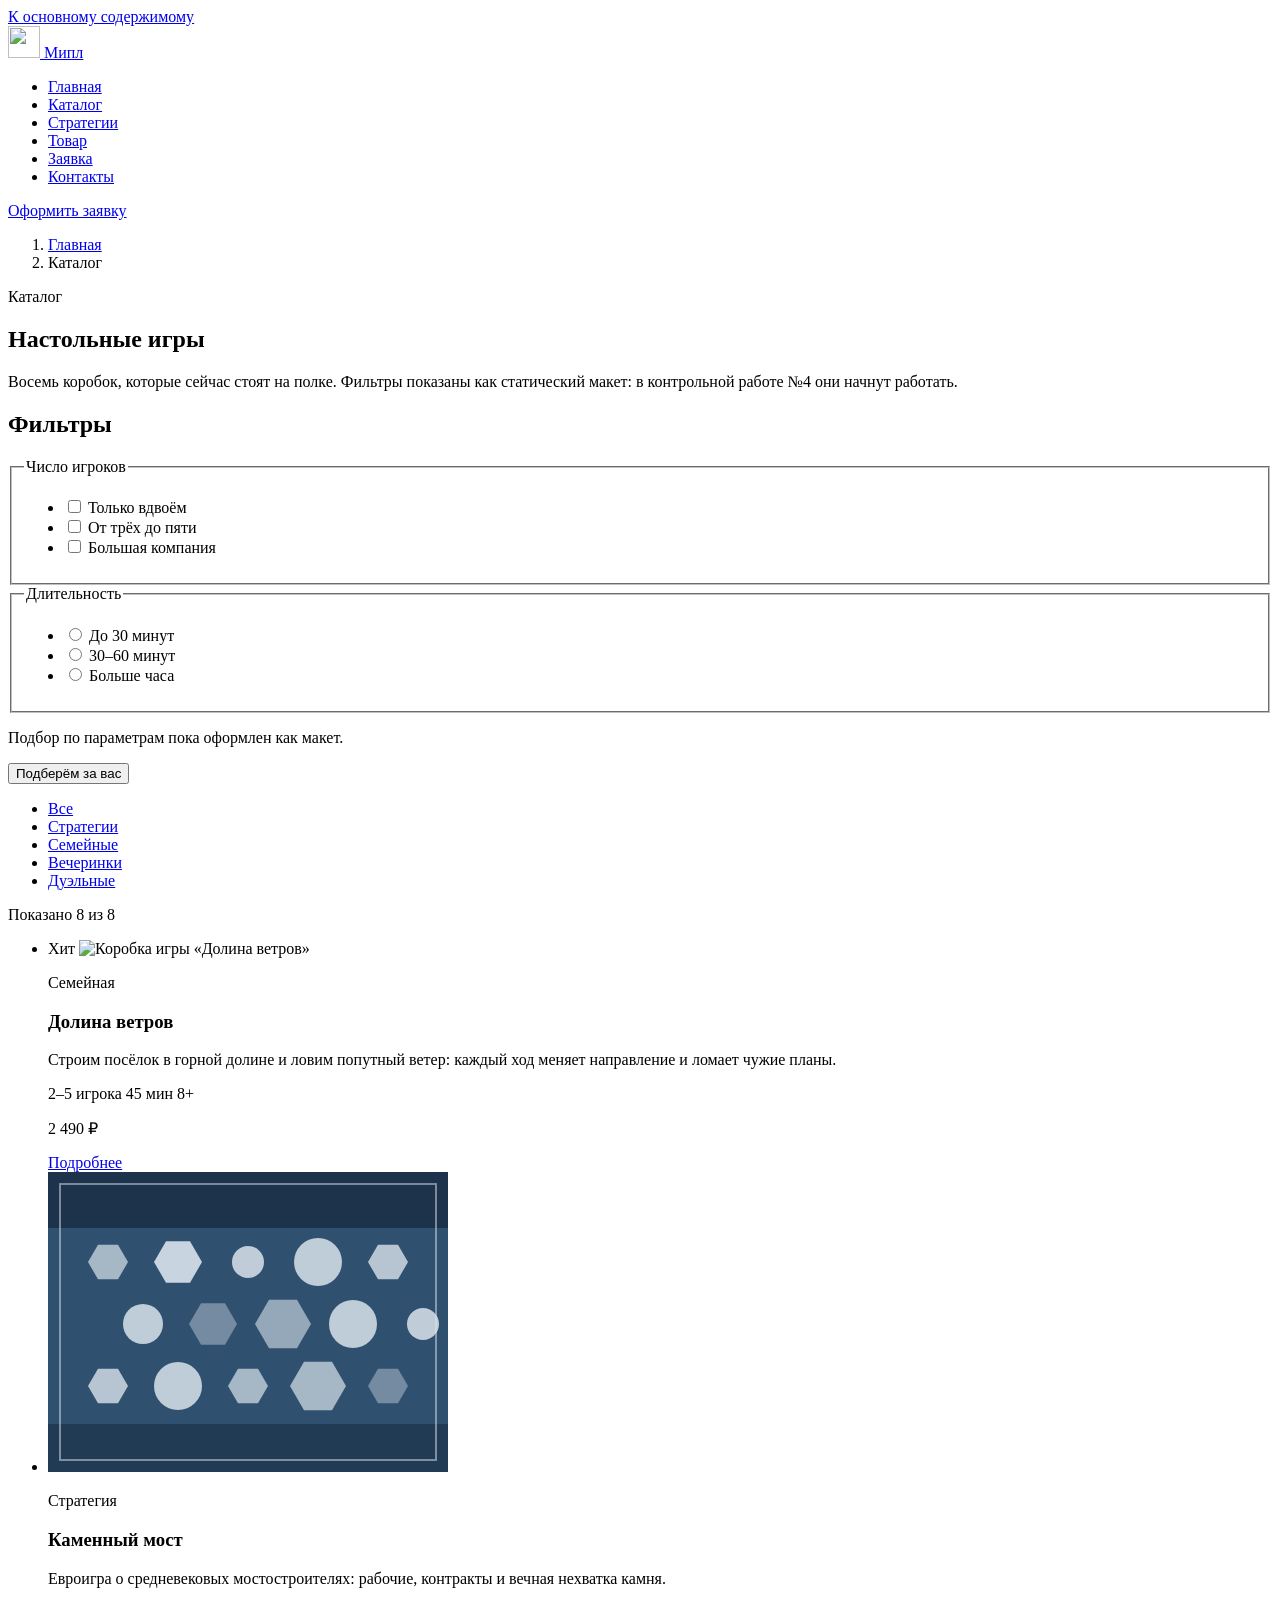
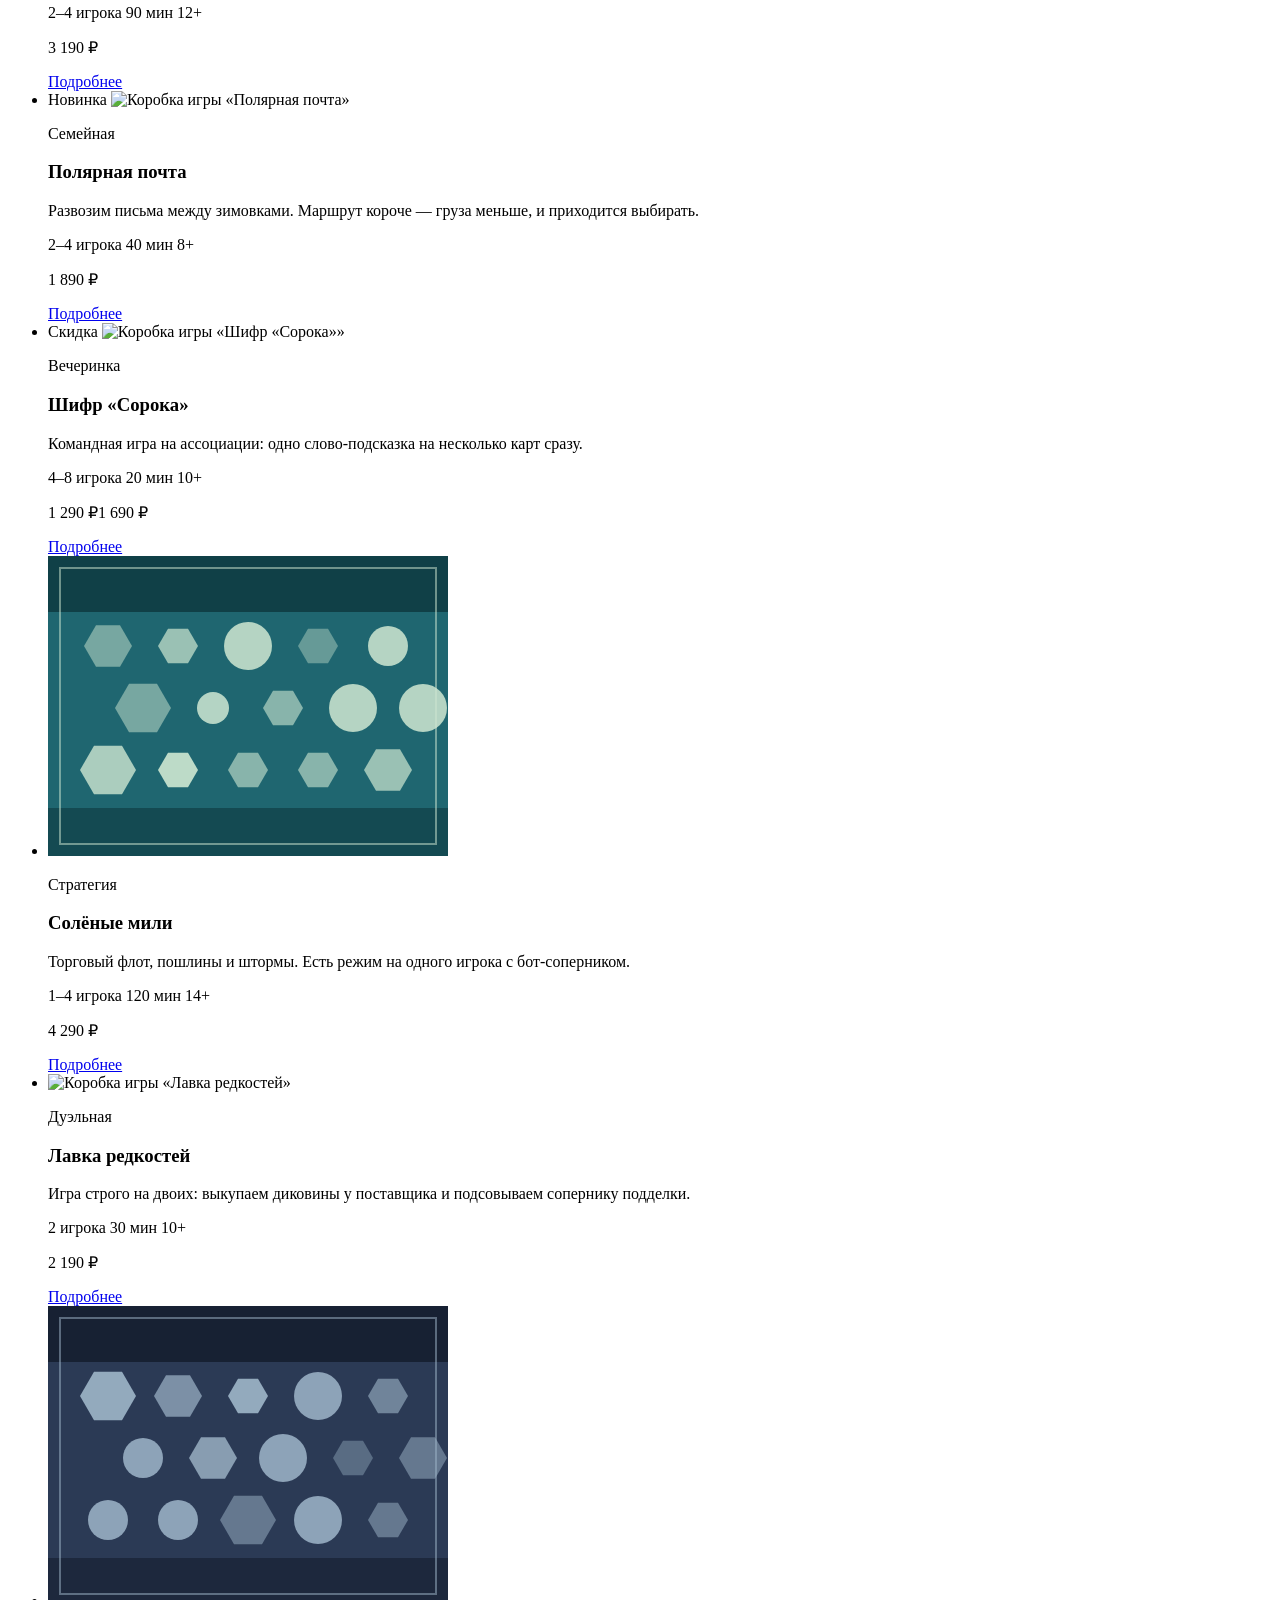
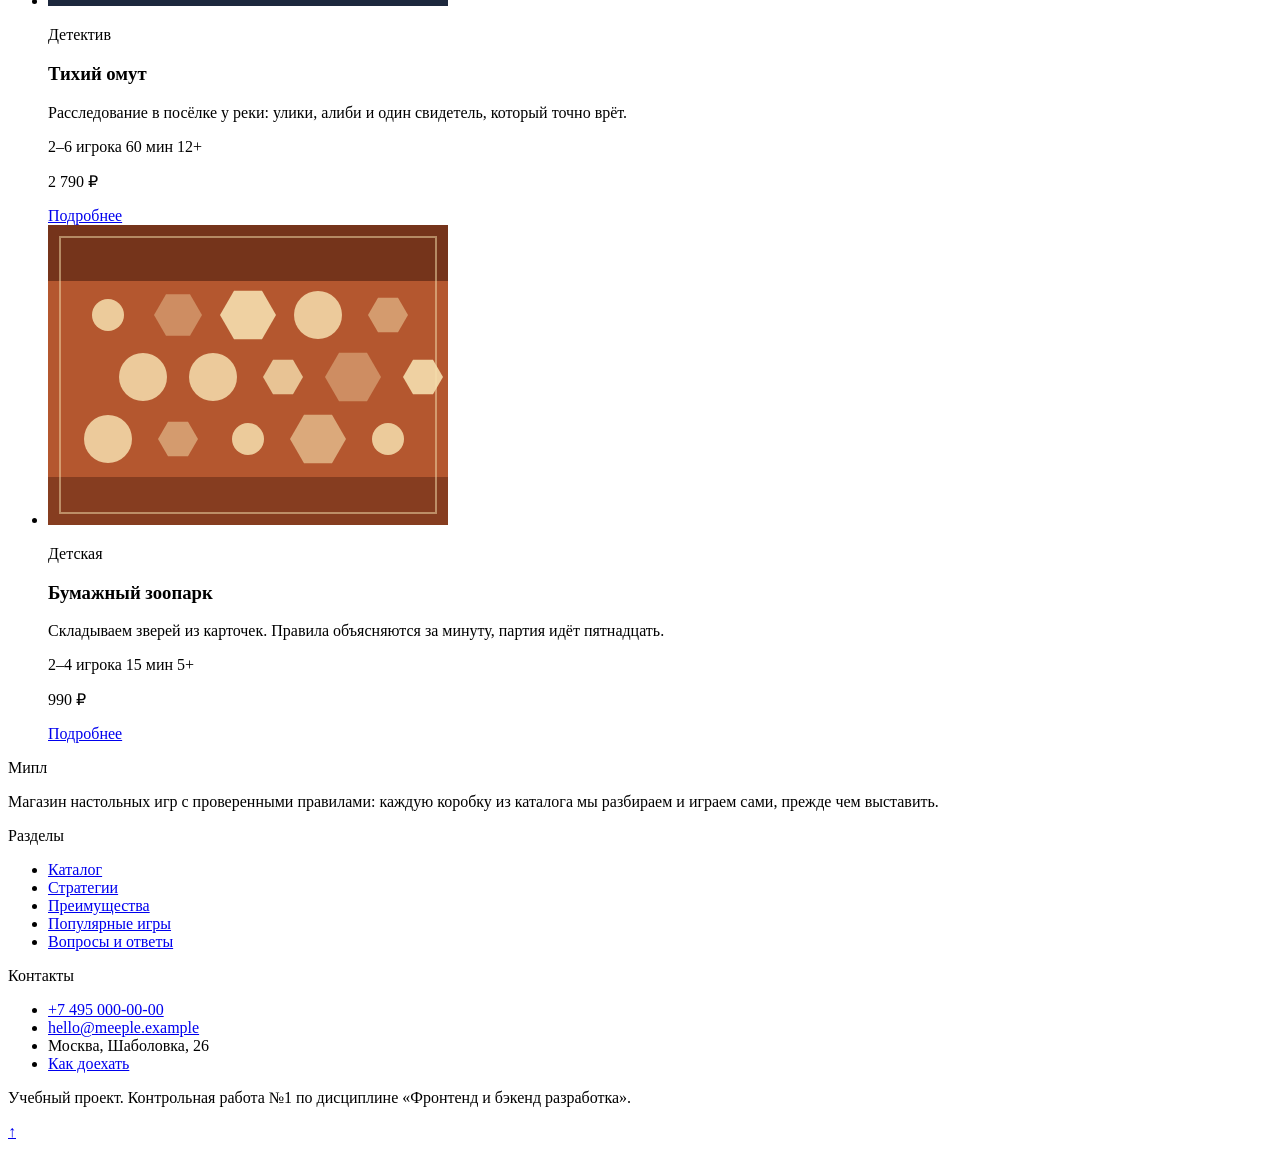
==== catalog.html @ 578fb922 "Каталог, фильтры и страница категории со сравнительной таблицей" ====
<!DOCTYPE html>
<html lang="ru">
<head>
  <meta charset="UTF-8">
  <meta name="viewport" content="width=device-width, initial-scale=1.0">
  <meta name="description" content="Каталог из восьми настольных игр: семейные, стратегии, вечеринки и дуэльные, с ценами и временем партии.">
  <title>Каталог настольных игр — Мипл</title>
  <link rel="icon" href="images/logo.svg" type="image/svg+xml">
  <link rel="preconnect" href="https://fonts.googleapis.com">
  <link rel="preconnect" href="https://fonts.gstatic.com" crossorigin>
  <link rel="stylesheet"
        href="https://fonts.googleapis.com/css2?family=Bitter:wght@500;600;700&family=Golos+Text:wght@400;500;600;700&display=swap">
  <link rel="stylesheet" href="css/style.css">
</head>
<body>
  <a class="skip-link" href="#main">К основному содержимому</a>

  <header class="site-header" id="top">
    <div class="site-header__inner container">
      <a class="logo site-header__logo" href="index.html">
        <img class="logo__mark" src="images/logo.svg" width="32" height="32" alt="">
        <span class="logo__text">Мипл</span>
      </a>

      <nav class="site-nav" aria-label="Основная навигация">
        <ul class="site-nav__list">
            <li class="site-nav__item"><a class="site-nav__link" href="index.html">Главная</a></li>
            <li class="site-nav__item"><a class="site-nav__link site-nav__link--active" href="catalog.html" aria-current="page">Каталог</a></li>
            <li class="site-nav__item"><a class="site-nav__link" href="category.html">Стратегии</a></li>
            <li class="site-nav__item"><a class="site-nav__link" href="product.html">Товар</a></li>
            <li class="site-nav__item"><a class="site-nav__link" href="order.html">Заявка</a></li>
            <li class="site-nav__item"><a class="site-nav__link" href="contacts.html">Контакты</a></li>
        </ul>
      </nav>

      <a class="button button--ghost site-header__action" href="order.html">Оформить заявку</a>
    </div>
  </header>

  <main class="page" id="main">
    <nav class="breadcrumbs container" aria-label="Хлебные крошки">
      <ol class="breadcrumbs__list">
        <li class="breadcrumbs__item"><a class="breadcrumbs__link" href="index.html">Главная</a></li>
        <li class="breadcrumbs__item"><span aria-current="page">Каталог</span></li>
      </ol>
    </nav>

    <section class="section section--tight">
      <div class="container">
        <p class="eyebrow">Каталог</p>
        <h1>Настольные игры</h1>
        <p class="section__lead">
          Восемь коробок, которые сейчас стоят на полке. Фильтры показаны
          как статический макет: в контрольной работе №4 они начнут работать.
        </p>
      </div>
    </section>

    <section class="section--tight">
      <div class="container catalog__layout">
        <aside class="filters" aria-label="Фильтры каталога">
          <h2 class="filters__title">Фильтры</h2>

          <fieldset class="filters__group">
            <legend class="filters__legend">Число игроков</legend>
            <ul class="filters__list">
              <li class="filters__item">
                <label class="filters__option">
                  <input type="checkbox" name="players" value="2"> Только вдвоём
                </label>
              </li>
              <li class="filters__item">
                <label class="filters__option">
                  <input type="checkbox" name="players" value="3-5"> От трёх до пяти
                </label>
              </li>
              <li class="filters__item">
                <label class="filters__option">
                  <input type="checkbox" name="players" value="6+"> Большая компания
                </label>
              </li>
            </ul>
          </fieldset>

          <fieldset class="filters__group">
            <legend class="filters__legend">Длительность</legend>
            <ul class="filters__list">
              <li class="filters__item">
                <label class="filters__option">
                  <input type="radio" name="time" value="short"> До 30 минут
                </label>
              </li>
              <li class="filters__item">
                <label class="filters__option">
                  <input type="radio" name="time" value="medium"> 30–60 минут
                </label>
              </li>
              <li class="filters__item">
                <label class="filters__option">
                  <input type="radio" name="time" value="long"> Больше часа
                </label>
              </li>
            </ul>
          </fieldset>

          <p class="filters__note">Подбор по параметрам пока оформлен как макет.</p>
          <button class="button button--wide" type="button" data-modal-open>Подберём за вас</button>
        </aside>

        <div class="catalog__content">
          <div class="catalog__toolbar">
            <ul class="chips">
              <li><a class="chip chip--active" href="catalog.html">Все</a></li>
              <li><a class="chip" href="category.html">Стратегии</a></li>
              <li><a class="chip" href="catalog.html#main">Семейные</a></li>
              <li><a class="chip" href="catalog.html#main">Вечеринки</a></li>
              <li><a class="chip" href="catalog.html#main">Дуэльные</a></li>
            </ul>
            <p class="filters__note">Показано 8 из 8</p>
          </div>

          <ul class="card-grid">
      <li class="card-grid__item">
      <article class="product-card">
        <span class="product-card__badge product-card__badge--hit">Хит</span>
        <img class="product-card__image" src="images/game-valley.svg"
             width="400" height="300" alt="Коробка игры «Долина ветров»">
        <div class="product-card__body">
          <p class="product-card__category">Семейная</p>
          <h3 class="product-card__title">Долина ветров</h3>
          <p class="product-card__description">Строим посёлок в горной долине и ловим попутный ветер: каждый ход меняет направление и ломает чужие планы.</p>
          <p class="product-card__meta">
            <span>2–5 игрока</span>
            <span>45 мин</span>
            <span>8+</span>
          </p>
          <div class="product-card__footer">
            <p class="product-card__price">2 490 &#8381;</p>
            <a class="button" href="product.html">Подробнее</a>
          </div>
        </div>
      </article>
    </li>
      <li class="card-grid__item">
      <article class="product-card">
        <img class="product-card__image" src="images/game-bridge.svg"
             width="400" height="300" alt="Коробка игры «Каменный мост»">
        <div class="product-card__body">
          <p class="product-card__category">Стратегия</p>
          <h3 class="product-card__title">Каменный мост</h3>
          <p class="product-card__description">Евроигра о средневековых мостостроителях: рабочие, контракты и вечная нехватка камня.</p>
          <p class="product-card__meta">
            <span>2–4 игрока</span>
            <span>90 мин</span>
            <span>12+</span>
          </p>
          <div class="product-card__footer">
            <p class="product-card__price">3 190 &#8381;</p>
            <a class="button" href="product.html">Подробнее</a>
          </div>
        </div>
      </article>
    </li>
      <li class="card-grid__item">
      <article class="product-card">
        <span class="product-card__badge product-card__badge--new">Новинка</span>
        <img class="product-card__image" src="images/game-post.svg"
             width="400" height="300" alt="Коробка игры «Полярная почта»">
        <div class="product-card__body">
          <p class="product-card__category">Семейная</p>
          <h3 class="product-card__title">Полярная почта</h3>
          <p class="product-card__description">Развозим письма между зимовками. Маршрут короче — груза меньше, и приходится выбирать.</p>
          <p class="product-card__meta">
            <span>2–4 игрока</span>
            <span>40 мин</span>
            <span>8+</span>
          </p>
          <div class="product-card__footer">
            <p class="product-card__price">1 890 &#8381;</p>
            <a class="button" href="product.html">Подробнее</a>
          </div>
        </div>
      </article>
    </li>
      <li class="card-grid__item">
      <article class="product-card product-card--discount">
        <span class="product-card__badge product-card__badge--sale">Скидка</span>
        <img class="product-card__image" src="images/game-magpie.svg"
             width="400" height="300" alt="Коробка игры «Шифр «Сорока»»">
        <div class="product-card__body">
          <p class="product-card__category">Вечеринка</p>
          <h3 class="product-card__title">Шифр «Сорока»</h3>
          <p class="product-card__description">Командная игра на ассоциации: одно слово-подсказка на несколько карт сразу.</p>
          <p class="product-card__meta">
            <span>4–8 игрока</span>
            <span>20 мин</span>
            <span>10+</span>
          </p>
          <div class="product-card__footer">
            <p class="product-card__price">1 290 &#8381;<span class="product-card__price-old">1 690 &#8381;</span></p>
            <a class="button" href="product.html">Подробнее</a>
          </div>
        </div>
      </article>
    </li>
      <li class="card-grid__item">
      <article class="product-card">
        <img class="product-card__image" src="images/game-miles.svg"
             width="400" height="300" alt="Коробка игры «Солёные мили»">
        <div class="product-card__body">
          <p class="product-card__category">Стратегия</p>
          <h3 class="product-card__title">Солёные мили</h3>
          <p class="product-card__description">Торговый флот, пошлины и штормы. Есть режим на одного игрока с бот-соперником.</p>
          <p class="product-card__meta">
            <span>1–4 игрока</span>
            <span>120 мин</span>
            <span>14+</span>
          </p>
          <div class="product-card__footer">
            <p class="product-card__price">4 290 &#8381;</p>
            <a class="button" href="product.html">Подробнее</a>
          </div>
        </div>
      </article>
    </li>
      <li class="card-grid__item">
      <article class="product-card">
        <img class="product-card__image" src="images/game-curio.svg"
             width="400" height="300" alt="Коробка игры «Лавка редкостей»">
        <div class="product-card__body">
          <p class="product-card__category">Дуэльная</p>
          <h3 class="product-card__title">Лавка редкостей</h3>
          <p class="product-card__description">Игра строго на двоих: выкупаем диковины у поставщика и подсовываем сопернику подделки.</p>
          <p class="product-card__meta">
            <span>2 игрока</span>
            <span>30 мин</span>
            <span>10+</span>
          </p>
          <div class="product-card__footer">
            <p class="product-card__price">2 190 &#8381;</p>
            <a class="button" href="product.html">Подробнее</a>
          </div>
        </div>
      </article>
    </li>
      <li class="card-grid__item">
      <article class="product-card">
        <img class="product-card__image" src="images/game-pond.svg"
             width="400" height="300" alt="Коробка игры «Тихий омут»">
        <div class="product-card__body">
          <p class="product-card__category">Детектив</p>
          <h3 class="product-card__title">Тихий омут</h3>
          <p class="product-card__description">Расследование в посёлке у реки: улики, алиби и один свидетель, который точно врёт.</p>
          <p class="product-card__meta">
            <span>2–6 игрока</span>
            <span>60 мин</span>
            <span>12+</span>
          </p>
          <div class="product-card__footer">
            <p class="product-card__price">2 790 &#8381;</p>
            <a class="button" href="product.html">Подробнее</a>
          </div>
        </div>
      </article>
    </li>
      <li class="card-grid__item">
      <article class="product-card">
        <img class="product-card__image" src="images/game-zoo.svg"
             width="400" height="300" alt="Коробка игры «Бумажный зоопарк»">
        <div class="product-card__body">
          <p class="product-card__category">Детская</p>
          <h3 class="product-card__title">Бумажный зоопарк</h3>
          <p class="product-card__description">Складываем зверей из карточек. Правила объясняются за минуту, партия идёт пятнадцать.</p>
          <p class="product-card__meta">
            <span>2–4 игрока</span>
            <span>15 мин</span>
            <span>5+</span>
          </p>
          <div class="product-card__footer">
            <p class="product-card__price">990 &#8381;</p>
            <a class="button" href="product.html">Подробнее</a>
          </div>
        </div>
      </article>
    </li>
          </ul>
        </div>
      </div>
    </section>
  </main>

  <footer class="site-footer">
    <div class="site-footer__inner container">
      <div class="site-footer__col">
        <p class="site-footer__title">Мипл</p>
        <p class="site-footer__text">
          Магазин настольных игр с проверенными правилами: каждую коробку
          из каталога мы разбираем и играем сами, прежде чем выставить.
        </p>
      </div>

      <div class="site-footer__col">
        <p class="site-footer__title">Разделы</p>
        <ul class="site-footer__list">
          <li class="site-footer__item"><a class="site-footer__link" href="catalog.html">Каталог</a></li>
          <li class="site-footer__item"><a class="site-footer__link" href="category.html">Стратегии</a></li>
          <li class="site-footer__item"><a class="site-footer__link" href="index.html#advantages">Преимущества</a></li>
          <li class="site-footer__item"><a class="site-footer__link" href="index.html#popular">Популярные игры</a></li>
          <li class="site-footer__item"><a class="site-footer__link" href="faq.html">Вопросы и ответы</a></li>
        </ul>
      </div>

      <div class="site-footer__col" id="contacts">
        <p class="site-footer__title">Контакты</p>
        <ul class="site-footer__list">
          <li class="site-footer__item"><a class="site-footer__link" href="tel:+74950000000">+7 495 000-00-00</a></li>
          <li class="site-footer__item"><a class="site-footer__link" href="mailto:hello@meeple.example">hello@meeple.example</a></li>
          <li class="site-footer__item">Москва, Шаболовка, 26</li>
          <li class="site-footer__item"><a class="site-footer__link" href="contacts.html">Как доехать</a></li>
        </ul>
      </div>
    </div>

    <div class="site-footer__bottom container">
      <p>Учебный проект. Контрольная работа №1 по дисциплине «Фронтенд и бэкенд разработка».</p>
    </div>
  </footer>

  <a class="to-top" href="#top" aria-label="Наверх">&#8593;</a>

  <dialog class="modal" id="quick-order" aria-labelledby="quick-order-title">
    <button class="modal__close" type="button" data-modal-close aria-label="Закрыть окно">&#215;</button>
    <div class="modal__inner">
      <h2 class="modal__title" id="quick-order-title">Быстрая заявка</h2>
      <p class="modal__text">
        Оставьте телефон — перезвоним в течение рабочего дня и подберём игру
        под вашу компанию.
      </p>

      <form class="modal__form" action="order.html" method="get">
        <div class="order-form__field">
          <label class="order-form__label" for="modal-name">
            Имя <span class="order-form__required" aria-hidden="true">*</span>
          </label>
          <input class="order-form__input" type="text" id="modal-name" name="name"
                 autocomplete="name" required>
        </div>

        <div class="order-form__field">
          <label class="order-form__label" for="modal-phone">
            Телефон <span class="order-form__required" aria-hidden="true">*</span>
          </label>
          <input class="order-form__input" type="tel" id="modal-phone" name="phone"
                 autocomplete="tel" placeholder="+7 900 000-00-00" required>
        </div>

        <p class="order-form__consent">
          <input class="order-form__checkbox" type="checkbox" id="modal-consent"
                 name="consent" required>
          <label for="modal-consent">Согласен на обработку персональных данных</label>
        </p>

        <div class="button-group">
          <button class="button" type="submit">Отправить</button>
          <button class="button button--ghost" type="button" data-modal-close>Отмена</button>
        </div>
      </form>
    </div>
  </dialog>
  <script src="js/main.js"></script>
</body>
</html>
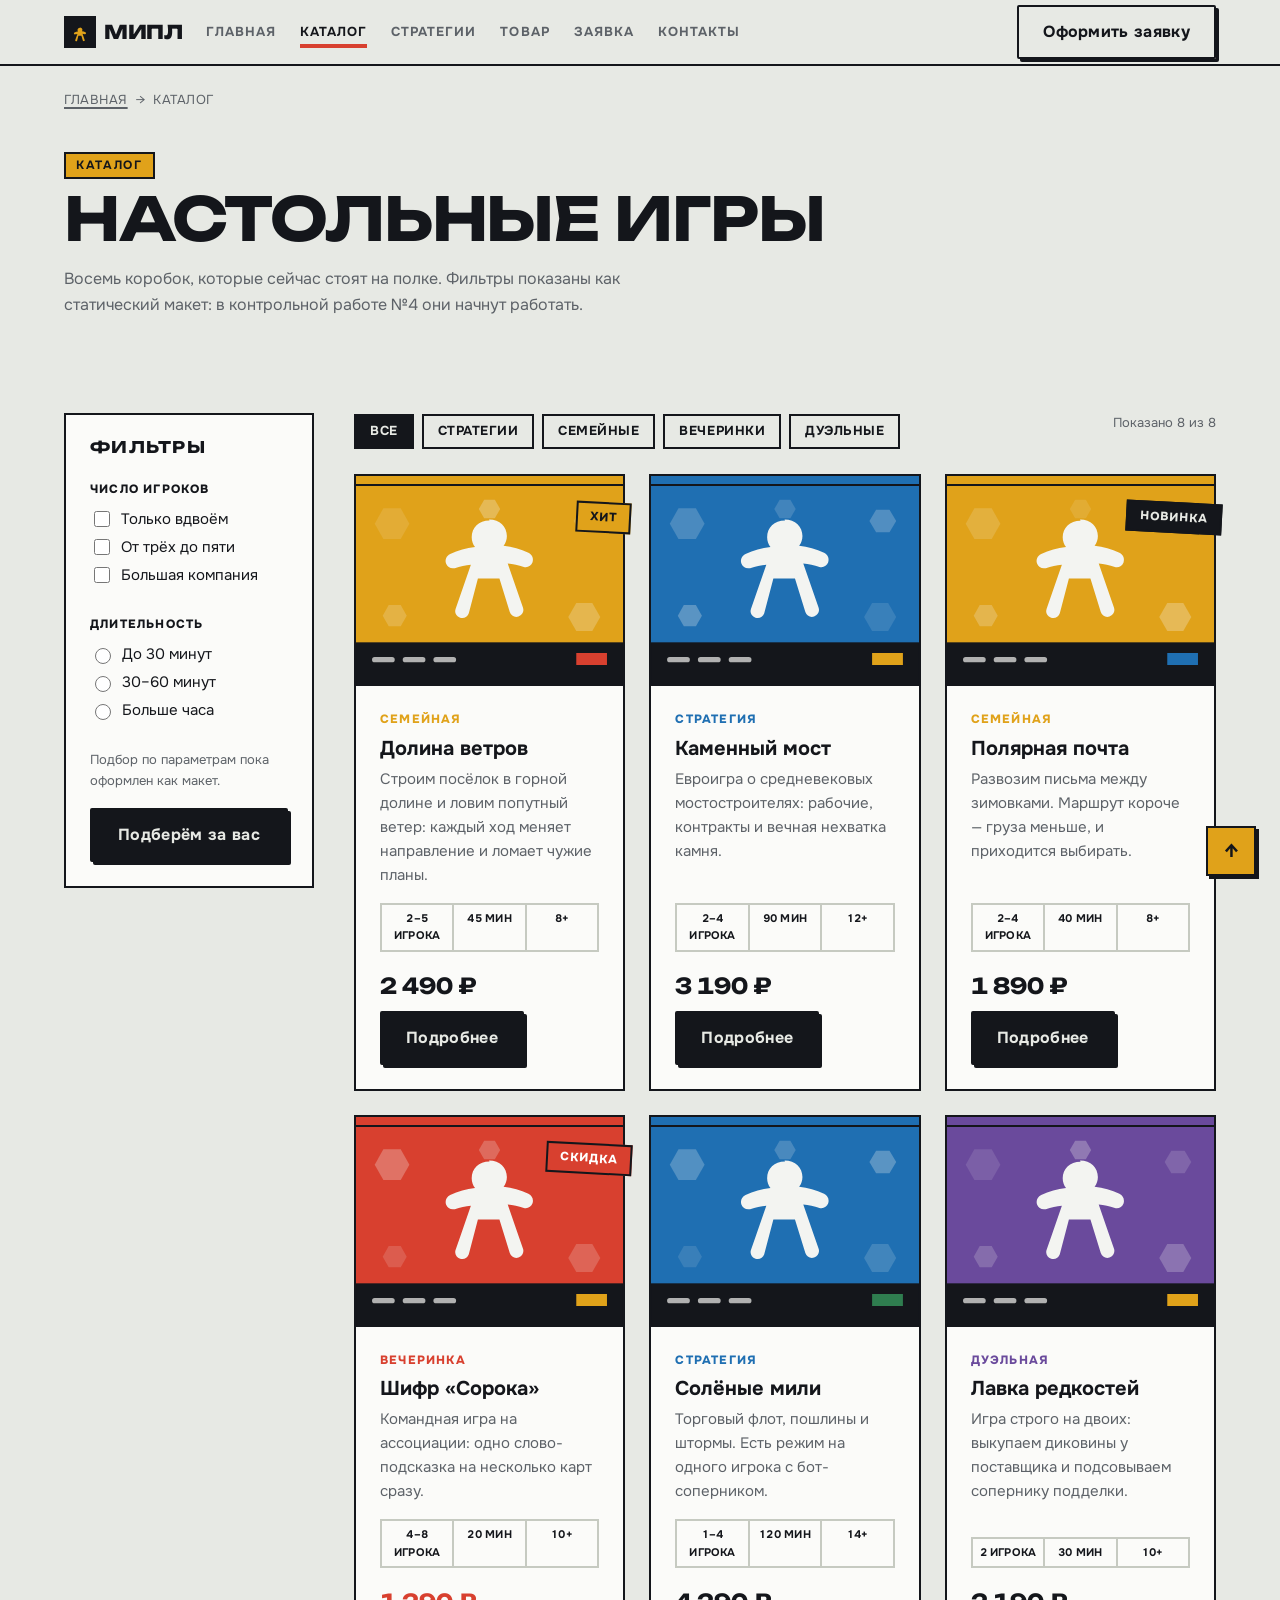
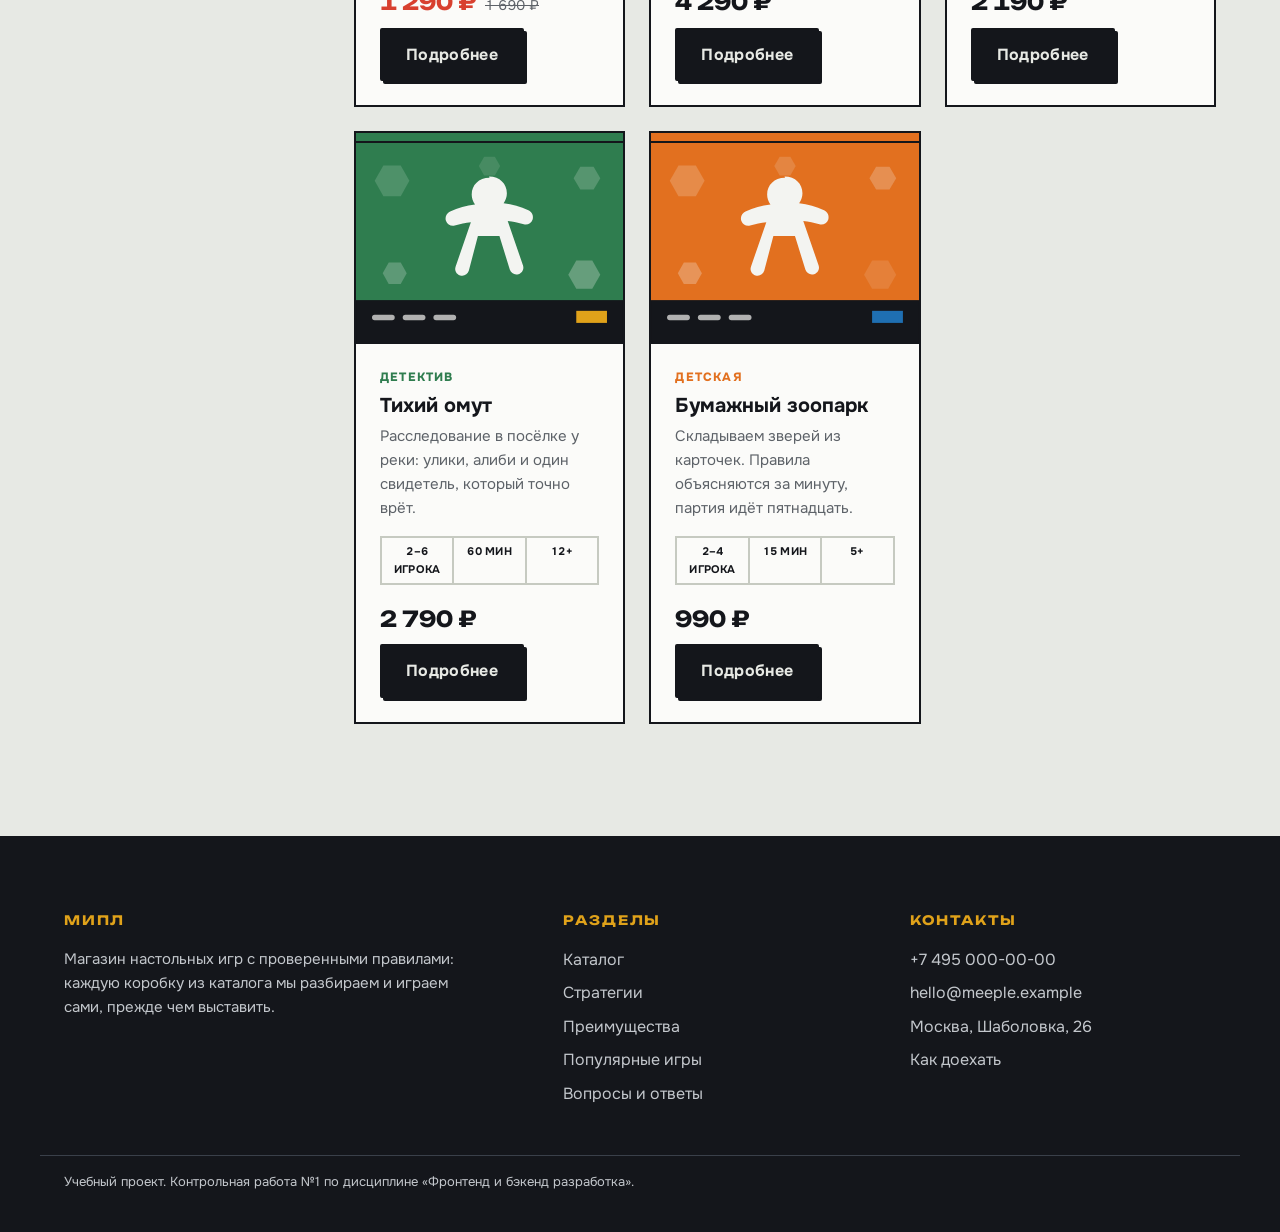
==== commit c44b8dda: "Переработка оформления: концепция коробки и цвета фишек игроков" ====
--- a/catalog.html
+++ b/catalog.html
@@ -9,7 +9,7 @@
   <link rel="preconnect" href="https://fonts.googleapis.com">
   <link rel="preconnect" href="https://fonts.gstatic.com" crossorigin>
   <link rel="stylesheet"
-        href="https://fonts.googleapis.com/css2?family=Bitter:wght@500;600;700&family=Golos+Text:wght@400;500;600;700&display=swap">
+        href="https://fonts.googleapis.com/css2?family=Unbounded:wght@700;800&family=Onest:wght@400;600;700;800&display=swap">
   <link rel="stylesheet" href="css/style.css">
 </head>
 <body>
@@ -121,7 +121,7 @@
 
           <ul class="card-grid">
       <li class="card-grid__item">
-      <article class="product-card">
+      <article class="product-card product-card--family">
         <span class="product-card__badge product-card__badge--hit">Хит</span>
         <img class="product-card__image" src="images/game-valley.svg"
              width="400" height="300" alt="Коробка игры «Долина ветров»">
@@ -142,7 +142,7 @@
       </article>
     </li>
       <li class="card-grid__item">
-      <article class="product-card">
+      <article class="product-card product-card--strategy">
         <img class="product-card__image" src="images/game-bridge.svg"
              width="400" height="300" alt="Коробка игры «Каменный мост»">
         <div class="product-card__body">
@@ -162,7 +162,7 @@
       </article>
     </li>
       <li class="card-grid__item">
-      <article class="product-card">
+      <article class="product-card product-card--family">
         <span class="product-card__badge product-card__badge--new">Новинка</span>
         <img class="product-card__image" src="images/game-post.svg"
              width="400" height="300" alt="Коробка игры «Полярная почта»">
@@ -183,7 +183,7 @@
       </article>
     </li>
       <li class="card-grid__item">
-      <article class="product-card product-card--discount">
+      <article class="product-card product-card--party product-card--discount">
         <span class="product-card__badge product-card__badge--sale">Скидка</span>
         <img class="product-card__image" src="images/game-magpie.svg"
              width="400" height="300" alt="Коробка игры «Шифр «Сорока»»">
@@ -204,7 +204,7 @@
       </article>
     </li>
       <li class="card-grid__item">
-      <article class="product-card">
+      <article class="product-card product-card--strategy">
         <img class="product-card__image" src="images/game-miles.svg"
              width="400" height="300" alt="Коробка игры «Солёные мили»">
         <div class="product-card__body">
@@ -224,7 +224,7 @@
       </article>
     </li>
       <li class="card-grid__item">
-      <article class="product-card">
+      <article class="product-card product-card--duel">
         <img class="product-card__image" src="images/game-curio.svg"
              width="400" height="300" alt="Коробка игры «Лавка редкостей»">
         <div class="product-card__body">
@@ -244,7 +244,7 @@
       </article>
     </li>
       <li class="card-grid__item">
-      <article class="product-card">
+      <article class="product-card product-card--detective">
         <img class="product-card__image" src="images/game-pond.svg"
              width="400" height="300" alt="Коробка игры «Тихий омут»">
         <div class="product-card__body">
@@ -264,7 +264,7 @@
       </article>
     </li>
       <li class="card-grid__item">
-      <article class="product-card">
+      <article class="product-card product-card--kids">
         <img class="product-card__image" src="images/game-zoo.svg"
              width="400" height="300" alt="Коробка игры «Бумажный зоопарк»">
         <div class="product-card__body">
--- a/css/style.css
+++ b/css/style.css
@@ -0,0 +1,1494 @@
+/* ============================================================
+   «Мипл» — магазин настольных игр
+   Контрольная работа №1. HTML и CSS
+   Мухамбетов Алим, ЭФБО-13-25
+
+   Оформление построено на двух вещах из самой предметной области:
+   крышка коробки (плотная плашка цвета, жёсткая рамка, никаких
+   размытых теней) и цвета фишек игроков — красный, синий, жёлтый,
+   зелёный, фиолетовый, оранжевый. Цвет фишки закреплён за категорией
+   игры и используется как признак, а не как украшение.
+   ============================================================ */
+
+/* ---------- 1. Переменные ---------- */
+
+:root {
+  /* Основа */
+  --color-bg: #e7e9e4;
+  --color-surface: #fbfbf9;
+  --color-surface-alt: #dfe2db;
+  --color-ink: #14161b;
+  --color-text: #14161b;
+  --color-muted: #5d6268;
+  --color-border: #14161b;
+  --color-line: #c6cac1;
+
+  /* Тёмная панель (первый экран, подвал) остаётся тёмной в обеих темах */
+  --color-panel: #14161b;
+  --color-on-panel: #f3f4f1;
+  --color-on-panel-muted: #c3c7cc;
+  --color-panel-line: #3a404a;
+
+  /* Цвета фишек игроков — они же цвета категорий */
+  --color-red: #d8402f;
+  --color-blue: #1f6fb2;
+  --color-yellow: #e0a21a;
+  --color-green: #2f7d4f;
+  --color-purple: #6a4a9c;
+  --color-orange: #e2701f;
+
+  /* Служебные роли */
+  --color-primary: #14161b;
+  --color-primary-dark: #d8402f;
+  --color-accent: #e0a21a;
+  --color-danger: #a8231b;
+  --color-success: #2f7d4f;
+
+  /* Цвет текущего блока: карточки, чипса, строки. Перебивается модификатором. */
+  --card-color: var(--color-ink);
+
+  /* Отступы */
+  --space-xs: 4px;
+  --space-sm: 8px;
+  --space-md: 16px;
+  --space-lg: 24px;
+  --space-xl: 40px;
+  --space-2xl: 72px;
+
+  /* Жёсткая тень без размытия — так лежит картонная коробка на столе */
+  --lift: 5px 5px 0 var(--color-ink);
+  --lift-sm: 3px 3px 0 var(--color-ink);
+  --border-width: 2px;
+  --radius-sm: 2px;
+
+  /* Типографика */
+  --font-display: "Unbounded", "Arial Black", Impact, sans-serif;
+  --font-body: "Onest", "Segoe UI", system-ui, sans-serif;
+
+  --container: 1200px;
+  --header-height: 64px;
+}
+
+@media (prefers-color-scheme: dark) {
+  :root {
+    --color-bg: #101217;
+    --color-surface: #191c22;
+    --color-surface-alt: #22262e;
+    --color-ink: #f3f4f1;
+    --color-text: #f3f4f1;
+    --color-muted: #9aa1a9;
+    --color-border: #3a404a;
+    --color-line: #2c313a;
+
+    --color-panel: #07090c;
+    --color-on-panel: #f3f4f1;
+    --color-on-panel-muted: #aab1b9;
+    --color-panel-line: #2c313a;
+
+    --color-red: #ef6a57;
+    --color-blue: #5a9fdc;
+    --color-yellow: #f0bc4a;
+    --color-green: #5ba97a;
+    --color-purple: #9b7fd0;
+    --color-orange: #f08f4a;
+
+    --color-primary: #f3f4f1;
+    --color-primary-dark: #ef6a57;
+    --color-danger: #ef6a57;
+    --color-success: #5ba97a;
+
+    --lift: 5px 5px 0 #000000;
+    --lift-sm: 3px 3px 0 #000000;
+  }
+}
+
+/* ---------- 2. Базовые стили ---------- */
+
+*,
+*::before,
+*::after {
+  box-sizing: border-box;
+}
+
+html {
+  scroll-behavior: smooth;
+  scroll-padding-top: calc(var(--header-height) + var(--space-lg));
+}
+
+body {
+  margin: 0;
+  background-color: var(--color-bg);
+  color: var(--color-text);
+  font-family: var(--font-body);
+  font-size: 16px;
+  line-height: 1.6;
+  -webkit-font-smoothing: antialiased;
+}
+
+h1,
+h2,
+h3 {
+  margin: 0 0 var(--space-md);
+  font-family: var(--font-display);
+  font-weight: 700;
+  line-height: 1.05;
+  letter-spacing: -0.02em;
+  text-wrap: balance;
+}
+
+h1 {
+  font-size: clamp(32px, 5.2vw, 60px);
+  text-transform: uppercase;
+}
+
+h2 {
+  font-size: clamp(24px, 3.2vw, 36px);
+  text-transform: uppercase;
+}
+
+h3 {
+  font-family: var(--font-body);
+  font-size: 20px;
+  font-weight: 700;
+  letter-spacing: 0;
+  text-transform: none;
+}
+
+p {
+  margin: 0 0 var(--space-md);
+}
+
+a {
+  color: var(--color-text);
+  text-decoration-thickness: 2px;
+  text-underline-offset: 3px;
+}
+
+img {
+  display: block;
+  max-width: 100%;
+  height: auto;
+}
+
+ul,
+ol {
+  margin: 0 0 var(--space-md);
+  padding-left: var(--space-lg);
+}
+
+:focus-visible {
+  outline: 3px solid var(--color-yellow);
+  outline-offset: 2px;
+}
+
+/* ---------- 3. Служебные блоки ---------- */
+
+.container {
+  width: 100%;
+  max-width: var(--container);
+  margin: 0 auto;
+  padding: 0 var(--space-lg);
+}
+
+.visually-hidden {
+  position: absolute;
+  width: 1px;
+  height: 1px;
+  margin: -1px;
+  padding: 0;
+  overflow: hidden;
+  clip-path: inset(50%);
+  white-space: nowrap;
+}
+
+.skip-link {
+  position: absolute;
+  top: var(--space-sm);
+  left: var(--space-sm);
+  z-index: 100;
+  padding: var(--space-sm) var(--space-md);
+  border: var(--border-width) solid var(--color-ink);
+  background-color: var(--color-yellow);
+  color: #14161b;
+  font-weight: 700;
+  text-decoration: none;
+  transform: translateY(-250%);
+  transition: transform 0.15s ease;
+}
+
+.skip-link:focus-visible {
+  transform: translateY(0);
+}
+
+.section {
+  padding: var(--space-2xl) 0;
+}
+
+.section--tight {
+  padding: var(--space-xl) 0;
+}
+
+.section__header {
+  display: flex;
+  flex-wrap: wrap;
+  align-items: flex-end;
+  justify-content: space-between;
+  gap: var(--space-md);
+  margin-bottom: var(--space-xl);
+  padding-bottom: var(--space-md);
+  border-bottom: 4px solid var(--color-ink);
+}
+
+.section__lead {
+  max-width: 58ch;
+  color: var(--color-muted);
+}
+
+.eyebrow {
+  display: inline-block;
+  margin: 0 0 var(--space-sm);
+  padding: 2px 10px;
+  border: var(--border-width) solid var(--color-ink);
+  background-color: var(--color-accent);
+  color: #14161b;
+  font-size: 12px;
+  font-weight: 700;
+  letter-spacing: 0.14em;
+  text-transform: uppercase;
+}
+
+/* ---------- 4. Кнопки ---------- */
+
+.button {
+  display: inline-flex;
+  align-items: center;
+  justify-content: center;
+  gap: var(--space-sm);
+  padding: 12px var(--space-lg);
+  border: var(--border-width) solid var(--color-ink);
+  border-radius: var(--radius-sm);
+  background-color: var(--color-ink);
+  box-shadow: var(--lift-sm);
+  color: var(--color-bg);
+  font: inherit;
+  font-weight: 700;
+  letter-spacing: 0.02em;
+  text-decoration: none;
+  cursor: pointer;
+  transition: transform 0.12s ease, box-shadow 0.12s ease, background-color 0.12s ease;
+}
+
+.button:hover {
+  background-color: var(--color-primary-dark);
+  transform: translate(-2px, -2px);
+  box-shadow: 5px 5px 0 var(--color-ink);
+}
+
+.button:active {
+  transform: translate(2px, 2px);
+  box-shadow: 0 0 0 var(--color-ink);
+}
+
+.button:focus-visible {
+  outline: 3px solid var(--color-yellow);
+  outline-offset: 3px;
+}
+
+.button--ghost {
+  background-color: transparent;
+  color: var(--color-text);
+}
+
+.button--ghost:hover {
+  background-color: var(--color-yellow);
+  color: #14161b;
+}
+
+.button--wide {
+  width: 100%;
+}
+
+.button:disabled,
+.button--disabled {
+  opacity: 0.45;
+  cursor: not-allowed;
+}
+
+.button:disabled:hover,
+.button--disabled:hover {
+  background-color: var(--color-ink);
+  transform: none;
+  box-shadow: var(--lift-sm);
+}
+
+.button-group {
+  display: flex;
+  flex-wrap: wrap;
+  gap: var(--space-md);
+}
+
+/* ---------- 5. Шапка и навигация ---------- */
+
+.site-header {
+  position: sticky;
+  top: 0;
+  z-index: 40;
+  background-color: var(--color-bg);
+  border-bottom: var(--border-width) solid var(--color-ink);
+}
+
+.site-header__inner {
+  display: flex;
+  align-items: center;
+  gap: var(--space-lg);
+  min-height: var(--header-height);
+}
+
+.logo {
+  display: inline-flex;
+  align-items: center;
+  gap: var(--space-sm);
+  color: var(--color-text);
+  font-family: var(--font-display);
+  font-size: 19px;
+  font-weight: 800;
+  letter-spacing: -0.02em;
+  text-decoration: none;
+  text-transform: uppercase;
+  white-space: nowrap;
+}
+
+.site-nav {
+  flex: 1 1 auto;
+}
+
+.site-nav__list {
+  display: flex;
+  flex-wrap: wrap;
+  gap: var(--space-xs) var(--space-lg);
+  margin: 0;
+  padding: 0;
+  list-style: none;
+}
+
+.site-nav__link {
+  position: relative;
+  display: inline-block;
+  padding: var(--space-sm) 0;
+  color: var(--color-muted);
+  font-size: 13px;
+  font-weight: 700;
+  letter-spacing: 0.08em;
+  text-decoration: none;
+  text-transform: uppercase;
+  transition: color 0.12s ease;
+}
+
+.site-nav__link::after {
+  content: "";
+  position: absolute;
+  right: 0;
+  bottom: 2px;
+  left: 0;
+  height: 4px;
+  background-color: var(--color-ink);
+  transform: scaleX(0);
+  transform-origin: left;
+  transition: transform 0.15s ease;
+}
+
+.site-nav__link:hover {
+  color: var(--color-text);
+}
+
+.site-nav__link:hover::after {
+  transform: scaleX(1);
+}
+
+.site-nav__link--active {
+  color: var(--color-text);
+}
+
+.site-nav__link--active::after {
+  background-color: var(--color-red);
+  transform: scaleX(1);
+}
+
+.site-header__action {
+  flex: 0 0 auto;
+}
+
+/* ---------- 6. Хлебные крошки ---------- */
+
+.breadcrumbs {
+  padding-top: var(--space-lg);
+}
+
+.breadcrumbs__list {
+  display: flex;
+  flex-wrap: wrap;
+  align-items: center;
+  gap: var(--space-sm);
+  margin: 0;
+  padding: 0;
+  list-style: none;
+  color: var(--color-muted);
+  font-size: 13px;
+  letter-spacing: 0.04em;
+  text-transform: uppercase;
+}
+
+.breadcrumbs__item:not(:last-child)::after {
+  content: "→";
+  margin-left: var(--space-sm);
+}
+
+.breadcrumbs__link {
+  color: var(--color-muted);
+}
+
+.breadcrumbs__link:hover {
+  color: var(--color-text);
+}
+
+/* ---------- 7. Первый экран ---------- */
+
+.hero {
+  padding: var(--space-2xl) 0;
+  background-color: var(--color-panel);
+  color: var(--color-on-panel);
+  border-bottom: var(--border-width) solid var(--color-panel);
+}
+
+.hero__inner {
+  display: grid;
+  grid-template-columns: 1.05fr 0.95fr;
+  align-items: center;
+  gap: var(--space-2xl);
+}
+
+.hero__title {
+  margin-bottom: var(--space-lg);
+  color: var(--color-on-panel);
+  font-size: clamp(30px, 4.3vw, 52px);
+}
+
+.hero__title-accent {
+  color: var(--color-yellow);
+}
+
+.hero__lead {
+  max-width: 46ch;
+  color: var(--color-on-panel-muted);
+  font-size: 18px;
+}
+
+.hero .eyebrow {
+  border-color: var(--color-yellow);
+}
+
+.hero .button {
+  background-color: var(--color-yellow);
+  border-color: var(--color-yellow);
+  box-shadow: 3px 3px 0 var(--color-on-panel);
+  color: #14161b;
+}
+
+.hero .button:hover {
+  background-color: var(--color-red);
+  border-color: var(--color-red);
+  box-shadow: 5px 5px 0 var(--color-on-panel);
+  color: #ffffff;
+}
+
+.hero .button--ghost {
+  background-color: transparent;
+  border-color: var(--color-on-panel);
+  box-shadow: 3px 3px 0 var(--color-on-panel);
+  color: var(--color-on-panel);
+}
+
+.hero .button--ghost:hover {
+  background-color: var(--color-yellow);
+  box-shadow: 5px 5px 0 var(--color-on-panel);
+  color: #14161b;
+}
+
+.hero__media {
+  position: relative;
+}
+
+.hero__image {
+  width: 100%;
+  border: 4px solid var(--color-on-panel);
+}
+
+.hero__note {
+  position: absolute;
+  right: calc(-1 * var(--space-lg));
+  bottom: calc(-1 * var(--space-lg));
+  z-index: 2;
+  max-width: 230px;
+  margin: 0;
+  padding: var(--space-md);
+  border: var(--border-width) solid var(--color-ink);
+  background-color: var(--color-yellow);
+  color: #14161b;
+  font-size: 14px;
+  font-weight: 600;
+  line-height: 1.35;
+  transform: rotate(-2deg);
+}
+
+/* Счётчики под первым экраном — реальные числа, а не украшение */
+.hero__stats {
+  display: flex;
+  flex-wrap: wrap;
+  gap: 0;
+  margin: var(--space-xl) 0 0;
+  padding: 0;
+  list-style: none;
+  border: var(--border-width) solid var(--color-on-panel);
+}
+
+.hero__stat {
+  flex: 1 1 140px;
+  padding: var(--space-md);
+  border-right: var(--border-width) solid var(--color-on-panel);
+}
+
+.hero__stat:last-child {
+  border-right: 0;
+}
+
+.hero__stat-value {
+  display: block;
+  font-family: var(--font-display);
+  font-size: 28px;
+  font-weight: 700;
+  font-variant-numeric: tabular-nums;
+  color: var(--color-yellow);
+}
+
+.hero__stat-label {
+  color: var(--color-on-panel-muted);
+  font-size: 13px;
+}
+
+/* ---------- 8. Преимущества ---------- */
+
+.advantages__list {
+  display: grid;
+  grid-template-columns: repeat(auto-fit, minmax(240px, 1fr));
+  gap: 0;
+  margin: 0;
+  padding: 0;
+  list-style: none;
+  border: var(--border-width) solid var(--color-ink);
+}
+
+.advantage {
+  padding: var(--space-lg);
+  border-right: var(--border-width) solid var(--color-ink);
+  background-color: var(--color-surface);
+}
+
+.advantage:last-child {
+  border-right: 0;
+}
+
+.advantage__title {
+  margin-bottom: var(--space-sm);
+  font-size: 18px;
+}
+
+.advantage__text {
+  margin: 0;
+  color: var(--color-muted);
+  font-size: 15px;
+}
+
+/* ---------- 9. Карточки товаров ---------- */
+
+/* Цвет фишки игрока закреплён за категорией */
+.product-card--family { --card-color: var(--color-yellow); }
+.product-card--strategy { --card-color: var(--color-blue); }
+.product-card--party { --card-color: var(--color-red); }
+.product-card--duel { --card-color: var(--color-purple); }
+.product-card--detective { --card-color: var(--color-green); }
+.product-card--kids { --card-color: var(--color-orange); }
+
+.card-grid {
+  display: grid;
+  grid-template-columns: repeat(auto-fill, minmax(260px, 1fr));
+  gap: var(--space-lg);
+  margin: 0;
+  padding: 0;
+  list-style: none;
+}
+
+.product-card {
+  position: relative;
+  display: flex;
+  flex-direction: column;
+  height: 100%;
+  border: var(--border-width) solid var(--color-ink);
+  background-color: var(--color-surface);
+  transition: transform 0.12s ease, box-shadow 0.12s ease;
+}
+
+.product-card::before {
+  content: "";
+  display: block;
+  height: 10px;
+  background-color: var(--card-color);
+  border-bottom: var(--border-width) solid var(--color-ink);
+}
+
+.product-card:hover,
+.product-card:focus-within {
+  transform: translate(-3px, -3px);
+  box-shadow: var(--lift);
+}
+
+.product-card__image {
+  width: 100%;
+  aspect-ratio: 4 / 3;
+  object-fit: cover;
+  border-bottom: var(--border-width) solid var(--color-ink);
+}
+
+.product-card__badge {
+  position: absolute;
+  top: 26px;
+  right: -8px;
+  z-index: 3;
+  padding: 4px 12px;
+  border: var(--border-width) solid var(--color-ink);
+  background-color: var(--color-surface);
+  color: var(--color-text);
+  font-size: 12px;
+  font-weight: 800;
+  letter-spacing: 0.08em;
+  text-transform: uppercase;
+  transform: rotate(3deg);
+}
+
+.product-card__badge--hit {
+  background-color: var(--color-yellow);
+  color: #14161b;
+}
+
+.product-card__badge--sale {
+  background-color: var(--color-red);
+  color: #ffffff;
+}
+
+.product-card__badge--new {
+  background-color: var(--color-ink);
+  color: var(--color-bg);
+}
+
+.product-card__body {
+  display: flex;
+  flex: 1 1 auto;
+  flex-direction: column;
+  gap: var(--space-sm);
+  padding: var(--space-lg);
+}
+
+.product-card__category {
+  margin: 0;
+  color: var(--card-color);
+  font-size: 12px;
+  font-weight: 800;
+  letter-spacing: 0.1em;
+  text-transform: uppercase;
+}
+
+.product-card__title {
+  margin: 0;
+  font-size: 20px;
+}
+
+.product-card__description {
+  flex: 1 1 auto;
+  margin: 0;
+  color: var(--color-muted);
+  font-size: 15px;
+}
+
+/* Три метки как на дне коробки: игроки, время, возраст */
+.product-card__meta {
+  display: flex;
+  flex-wrap: nowrap;
+  gap: 0;
+  margin: var(--space-sm) 0 0;
+  border: var(--border-width) solid var(--color-line);
+  font-size: 11px;
+  font-weight: 700;
+  letter-spacing: 0.02em;
+  text-transform: uppercase;
+}
+
+.product-card__meta span {
+  flex: 1 1 0;
+  min-width: 0;
+  padding: 5px 6px;
+  border-right: var(--border-width) solid var(--color-line);
+  text-align: center;
+  font-variant-numeric: tabular-nums;
+}
+
+.product-card__meta span:last-child {
+  border-right: 0;
+}
+
+.product-card__footer {
+  display: flex;
+  flex-wrap: wrap;
+  align-items: center;
+  justify-content: space-between;
+  gap: var(--space-sm);
+  margin-top: var(--space-sm);
+}
+
+.product-card__price {
+  margin: 0;
+  font-family: var(--font-display);
+  font-size: 22px;
+  font-weight: 700;
+  font-variant-numeric: tabular-nums;
+}
+
+.product-card__price-old {
+  margin-left: var(--space-sm);
+  color: var(--color-muted);
+  font-family: var(--font-body);
+  font-size: 14px;
+  font-weight: 400;
+  text-decoration: line-through;
+}
+
+.product-card--discount .product-card__price {
+  color: var(--color-red);
+}
+
+/* ---------- 10. Каталог ---------- */
+
+.catalog__layout {
+  display: grid;
+  grid-template-columns: 250px 1fr;
+  align-items: start;
+  gap: var(--space-xl);
+}
+
+.filters {
+  position: sticky;
+  top: calc(var(--header-height) + var(--space-lg));
+  padding: var(--space-lg);
+  border: var(--border-width) solid var(--color-ink);
+  background-color: var(--color-surface);
+}
+
+.filters__title {
+  margin-bottom: var(--space-lg);
+  font-size: 16px;
+  letter-spacing: 0.08em;
+  text-transform: uppercase;
+}
+
+.filters__group {
+  margin: 0 0 var(--space-lg);
+  padding: 0;
+  border: 0;
+}
+
+.filters__legend {
+  margin-bottom: var(--space-sm);
+  padding: 0;
+  font-size: 12px;
+  font-weight: 800;
+  letter-spacing: 0.1em;
+  text-transform: uppercase;
+}
+
+.filters__list {
+  margin: 0;
+  padding: 0;
+  list-style: none;
+}
+
+.filters__item {
+  margin-bottom: var(--space-xs);
+}
+
+.filters__option {
+  display: flex;
+  align-items: center;
+  gap: var(--space-sm);
+  font-size: 15px;
+  cursor: pointer;
+}
+
+.filters__option input {
+  accent-color: var(--color-red);
+  width: 16px;
+  height: 16px;
+}
+
+.filters__note {
+  margin: 0 0 var(--space-md);
+  color: var(--color-muted);
+  font-size: 13px;
+}
+
+.catalog__toolbar {
+  display: flex;
+  flex-wrap: wrap;
+  align-items: center;
+  justify-content: space-between;
+  gap: var(--space-md);
+  margin-bottom: var(--space-lg);
+}
+
+.chips {
+  display: flex;
+  flex-wrap: wrap;
+  gap: var(--space-sm);
+  margin: 0;
+  padding: 0;
+  list-style: none;
+}
+
+.chip {
+  display: inline-block;
+  padding: 5px 14px;
+  border: var(--border-width) solid var(--color-ink);
+  color: var(--color-text);
+  font-size: 13px;
+  font-weight: 700;
+  letter-spacing: 0.04em;
+  text-decoration: none;
+  text-transform: uppercase;
+  transition: background-color 0.12s ease, color 0.12s ease;
+}
+
+.chip:hover {
+  background-color: var(--color-yellow);
+  color: #14161b;
+}
+
+.chip--active {
+  background-color: var(--color-ink);
+  color: var(--color-bg);
+}
+
+/* ---------- 11. Страница товара ---------- */
+
+.product__layout {
+  display: grid;
+  grid-template-columns: 1fr 1fr;
+  align-items: start;
+  gap: var(--space-2xl);
+}
+
+.product__gallery {
+  position: relative;
+}
+
+.product__image {
+  width: 100%;
+  border: var(--border-width) solid var(--color-ink);
+  box-shadow: var(--lift);
+}
+
+.product__badge {
+  position: absolute;
+  top: var(--space-lg);
+  right: calc(-1 * var(--space-md));
+  z-index: 2;
+  padding: 6px 16px;
+  border: var(--border-width) solid var(--color-ink);
+  background-color: var(--color-yellow);
+  color: #14161b;
+  font-size: 13px;
+  font-weight: 800;
+  letter-spacing: 0.08em;
+  text-transform: uppercase;
+  transform: rotate(4deg);
+}
+
+.product__price-row {
+  display: flex;
+  flex-wrap: wrap;
+  align-items: center;
+  gap: var(--space-lg);
+  margin-bottom: var(--space-lg);
+  padding: var(--space-md) 0;
+  border-top: 4px solid var(--color-ink);
+  border-bottom: 4px solid var(--color-ink);
+}
+
+.product__price {
+  margin: 0;
+  font-family: var(--font-display);
+  font-size: 38px;
+  font-weight: 700;
+  font-variant-numeric: tabular-nums;
+}
+
+.product__stock {
+  display: inline-flex;
+  align-items: center;
+  gap: var(--space-sm);
+  margin: 0;
+  color: var(--color-success);
+  font-size: 14px;
+  font-weight: 700;
+}
+
+.product__stock::before {
+  content: "";
+  width: 10px;
+  height: 10px;
+  background-color: var(--color-success);
+}
+
+.product__facts {
+  display: grid;
+  grid-template-columns: repeat(auto-fit, minmax(110px, 1fr));
+  gap: 0;
+  margin: 0 0 var(--space-lg);
+  padding: 0;
+  list-style: none;
+  border: var(--border-width) solid var(--color-ink);
+}
+
+.product__facts li {
+  padding: var(--space-sm) var(--space-md);
+  border-right: var(--border-width) solid var(--color-ink);
+}
+
+.product__facts li:last-child {
+  border-right: 0;
+}
+
+.product__fact-label {
+  display: block;
+  color: var(--color-muted);
+  font-size: 12px;
+  letter-spacing: 0.06em;
+  text-transform: uppercase;
+}
+
+.product__fact-value {
+  font-family: var(--font-display);
+  font-size: 17px;
+  font-weight: 700;
+}
+
+/* ---------- 12. Таблица ---------- */
+
+.data-table__wrapper {
+  overflow-x: auto;
+  border: var(--border-width) solid var(--color-ink);
+  background-color: var(--color-surface);
+}
+
+.data-table {
+  width: 100%;
+  border-collapse: collapse;
+  font-size: 15px;
+}
+
+.data-table caption {
+  padding: var(--space-md);
+  border-bottom: var(--border-width) solid var(--color-ink);
+  background-color: var(--color-surface-alt);
+  font-size: 13px;
+  font-weight: 700;
+  letter-spacing: 0.06em;
+  text-align: left;
+  text-transform: uppercase;
+}
+
+.data-table th,
+.data-table td {
+  padding: 11px var(--space-md);
+  border-bottom: 1px solid var(--color-line);
+  text-align: left;
+  vertical-align: top;
+}
+
+.data-table thead th {
+  border-bottom: var(--border-width) solid var(--color-ink);
+  background-color: var(--color-ink);
+  color: var(--color-bg);
+  font-size: 12px;
+  letter-spacing: 0.08em;
+  text-transform: uppercase;
+}
+
+.data-table tbody th {
+  font-weight: 700;
+}
+
+.data-table tbody tr:last-child th,
+.data-table tbody tr:last-child td {
+  border-bottom: 0;
+}
+
+.data-table tbody tr:hover {
+  background-color: var(--color-surface-alt);
+}
+
+.data-table__cell--num {
+  font-variant-numeric: tabular-nums;
+}
+
+/* ---------- 13. Формы ---------- */
+
+.order-form {
+  display: grid;
+  grid-template-columns: repeat(2, 1fr);
+  gap: var(--space-lg);
+  padding: var(--space-xl);
+  border: var(--border-width) solid var(--color-ink);
+  background-color: var(--color-surface);
+  box-shadow: var(--lift);
+}
+
+.order-form__field {
+  display: flex;
+  flex-direction: column;
+  gap: var(--space-xs);
+}
+
+.order-form__field--wide {
+  grid-column: 1 / -1;
+}
+
+.order-form__label {
+  font-size: 12px;
+  font-weight: 800;
+  letter-spacing: 0.08em;
+  text-transform: uppercase;
+}
+
+.order-form__required {
+  color: var(--color-red);
+}
+
+.order-form__input,
+.order-form__select,
+.order-form__textarea {
+  padding: 11px var(--space-md);
+  border: var(--border-width) solid var(--color-ink);
+  border-radius: 0;
+  background-color: var(--color-bg);
+  color: var(--color-text);
+  font: inherit;
+  transition: background-color 0.12s ease;
+}
+
+.order-form__input:hover,
+.order-form__select:hover,
+.order-form__textarea:hover {
+  background-color: var(--color-surface-alt);
+}
+
+.order-form__input:focus-visible,
+.order-form__select:focus-visible,
+.order-form__textarea:focus-visible {
+  background-color: var(--color-surface);
+  outline: 3px solid var(--color-yellow);
+  outline-offset: 0;
+}
+
+.order-form__textarea {
+  min-height: 130px;
+  resize: vertical;
+}
+
+.order-form__hint {
+  color: var(--color-muted);
+  font-size: 13px;
+}
+
+.order-form__consent {
+  display: flex;
+  align-items: flex-start;
+  gap: var(--space-sm);
+  margin: 0;
+  font-size: 14px;
+}
+
+.order-form__checkbox {
+  flex: 0 0 auto;
+  width: 20px;
+  height: 20px;
+  margin-top: 2px;
+  accent-color: var(--color-red);
+}
+
+.order-form__actions {
+  display: flex;
+  flex-wrap: wrap;
+  align-items: center;
+  gap: var(--space-md);
+  grid-column: 1 / -1;
+  padding-top: var(--space-md);
+  border-top: var(--border-width) solid var(--color-ink);
+}
+
+.order-form__note {
+  margin: 0;
+  color: var(--color-muted);
+  font-size: 13px;
+}
+
+/* ---------- 14. Модальное окно ---------- */
+
+.modal {
+  width: min(460px, calc(100vw - 2 * var(--space-lg)));
+  padding: 0;
+  border: var(--border-width) solid var(--color-ink);
+  border-radius: 0;
+  background-color: var(--color-surface);
+  color: var(--color-text);
+  box-shadow: 8px 8px 0 var(--color-ink);
+}
+
+.modal::backdrop {
+  background-color: rgba(20, 22, 27, 0.72);
+}
+
+.modal__inner {
+  padding: var(--space-xl);
+}
+
+.modal__title {
+  margin-bottom: var(--space-sm);
+  font-size: 26px;
+}
+
+.modal__text {
+  color: var(--color-muted);
+  font-size: 15px;
+}
+
+.modal__close {
+  position: absolute;
+  top: var(--space-md);
+  right: var(--space-md);
+  z-index: 2;
+  width: 34px;
+  height: 34px;
+  padding: 0;
+  border: var(--border-width) solid var(--color-ink);
+  background-color: var(--color-surface);
+  color: var(--color-text);
+  font-size: 18px;
+  font-weight: 700;
+  line-height: 1;
+  cursor: pointer;
+}
+
+.modal__close:hover {
+  background-color: var(--color-red);
+  color: #ffffff;
+}
+
+.modal__form {
+  display: flex;
+  flex-direction: column;
+  gap: var(--space-md);
+  margin-top: var(--space-lg);
+}
+
+/* ---------- 15. Отзывы и вопросы ---------- */
+
+.reviews__list {
+  display: grid;
+  grid-template-columns: repeat(auto-fit, minmax(270px, 1fr));
+  gap: var(--space-lg);
+  margin: 0;
+  padding: 0;
+  list-style: none;
+}
+
+.review {
+  display: flex;
+  flex-direction: column;
+  gap: var(--space-md);
+  height: 100%;
+  margin: 0;
+  padding: var(--space-lg);
+  border: var(--border-width) solid var(--color-ink);
+  background-color: var(--color-surface);
+}
+
+.review__text {
+  flex: 1 1 auto;
+  margin: 0;
+  font-size: 16px;
+}
+
+.review__text::before {
+  content: "«";
+  font-family: var(--font-display);
+  font-size: 30px;
+  line-height: 0;
+  vertical-align: -6px;
+  color: var(--color-red);
+}
+
+.review__author {
+  display: inline-block;
+  padding-top: var(--space-sm);
+  border-top: var(--border-width) solid var(--color-line);
+  color: var(--color-muted);
+  font-size: 13px;
+  font-style: normal;
+  font-weight: 700;
+  letter-spacing: 0.06em;
+  text-transform: uppercase;
+}
+
+.faq__list {
+  display: grid;
+  gap: 0;
+  max-width: 76ch;
+  margin: 0;
+  padding: 0;
+  list-style: none;
+  border: var(--border-width) solid var(--color-ink);
+}
+
+.faq__item {
+  padding: var(--space-lg);
+  border-bottom: var(--border-width) solid var(--color-ink);
+  background-color: var(--color-surface);
+}
+
+.faq__item:last-child {
+  border-bottom: 0;
+}
+
+.faq__question {
+  margin-bottom: var(--space-sm);
+  font-size: 18px;
+}
+
+.faq__answer {
+  margin: 0;
+  color: var(--color-muted);
+}
+
+/* ---------- 16. Контакты ---------- */
+
+.contacts__layout {
+  display: grid;
+  grid-template-columns: 0.85fr 1.15fr;
+  align-items: start;
+  gap: var(--space-2xl);
+}
+
+.contacts__list {
+  margin: 0 0 var(--space-lg);
+  padding: 0;
+  border-top: var(--border-width) solid var(--color-ink);
+}
+
+.contacts__term {
+  margin: 0;
+  padding-top: var(--space-md);
+  color: var(--color-muted);
+  font-size: 12px;
+  font-weight: 700;
+  letter-spacing: 0.1em;
+  text-transform: uppercase;
+}
+
+.contacts__value {
+  margin: 0 0 var(--space-md);
+  padding-bottom: var(--space-md);
+  border-bottom: 1px solid var(--color-line);
+  font-size: 18px;
+  font-weight: 600;
+}
+
+/* ---------- 17. Подвал ---------- */
+
+.site-footer {
+  margin-top: var(--space-2xl);
+  padding: var(--space-2xl) 0 var(--space-lg);
+  background-color: var(--color-panel);
+  color: var(--color-on-panel-muted);
+  border-top: var(--border-width) solid var(--color-panel);
+}
+
+.site-footer__inner {
+  display: grid;
+  grid-template-columns: 1.5fr 1fr 1fr;
+  gap: var(--space-xl);
+}
+
+.site-footer__title {
+  margin-bottom: var(--space-md);
+  color: var(--color-yellow);
+  font-family: var(--font-display);
+  font-size: 13px;
+  font-weight: 700;
+  letter-spacing: 0.14em;
+  text-transform: uppercase;
+}
+
+.site-footer__text {
+  max-width: 42ch;
+  font-size: 15px;
+}
+
+.site-footer__list {
+  margin: 0;
+  padding: 0;
+  list-style: none;
+}
+
+.site-footer__item {
+  margin-bottom: var(--space-sm);
+}
+
+.site-footer__link {
+  color: var(--color-on-panel-muted);
+  text-decoration: none;
+}
+
+.site-footer__link:hover {
+  color: var(--color-yellow);
+  text-decoration: underline;
+}
+
+.site-footer__bottom {
+  margin-top: var(--space-xl);
+  padding-top: var(--space-md);
+  border-top: 1px solid var(--color-panel-line);
+  font-size: 13px;
+}
+
+/* ---------- 18. Кнопка «Наверх» ---------- */
+
+.to-top {
+  position: fixed;
+  right: var(--space-lg);
+  bottom: var(--space-lg);
+  z-index: 50;
+  display: inline-flex;
+  align-items: center;
+  justify-content: center;
+  width: 50px;
+  height: 50px;
+  border: var(--border-width) solid var(--color-ink);
+  background-color: var(--color-yellow);
+  box-shadow: var(--lift-sm);
+  color: #14161b;
+  font-size: 20px;
+  font-weight: 700;
+  text-decoration: none;
+}
+
+.to-top:hover {
+  background-color: var(--color-red);
+  color: #ffffff;
+  transform: translate(-2px, -2px);
+  box-shadow: 5px 5px 0 var(--color-ink);
+}
+
+/* ---------- 19. Адаптив ---------- */
+
+@media (max-width: 1000px) {
+  .hero__inner,
+  .product__layout,
+  .contacts__layout,
+  .catalog__layout {
+    grid-template-columns: 1fr;
+    gap: var(--space-xl);
+  }
+
+  .filters {
+    position: static;
+  }
+
+  .advantage {
+    border-right: 0;
+    border-bottom: var(--border-width) solid var(--color-ink);
+  }
+
+  .advantage:last-child {
+    border-bottom: 0;
+  }
+
+  .hero__note {
+    position: static;
+    max-width: none;
+    margin-top: var(--space-md);
+    transform: none;
+  }
+
+  .site-footer__inner {
+    grid-template-columns: 1fr 1fr;
+  }
+}
+
+@media (max-width: 620px) {
+  .site-header__inner {
+    flex-wrap: wrap;
+    gap: var(--space-sm);
+    padding-top: var(--space-sm);
+    padding-bottom: var(--space-sm);
+  }
+
+  .site-header__action {
+    display: none;
+  }
+
+  .container {
+    padding: 0 var(--space-md);
+  }
+
+  .order-form {
+    grid-template-columns: 1fr;
+    padding: var(--space-lg);
+  }
+
+  .site-footer__inner {
+    grid-template-columns: 1fr;
+  }
+
+  .product__facts li {
+    border-right: 0;
+    border-bottom: var(--border-width) solid var(--color-ink);
+  }
+
+  .product__facts li:last-child {
+    border-bottom: 0;
+  }
+
+  .to-top {
+    right: var(--space-md);
+    bottom: var(--space-md);
+  }
+}
+
+@media (prefers-reduced-motion: reduce) {
+  html {
+    scroll-behavior: auto;
+  }
+
+  *,
+  *::before,
+  *::after {
+    transition-duration: 0.01ms !important;
+  }
+}
